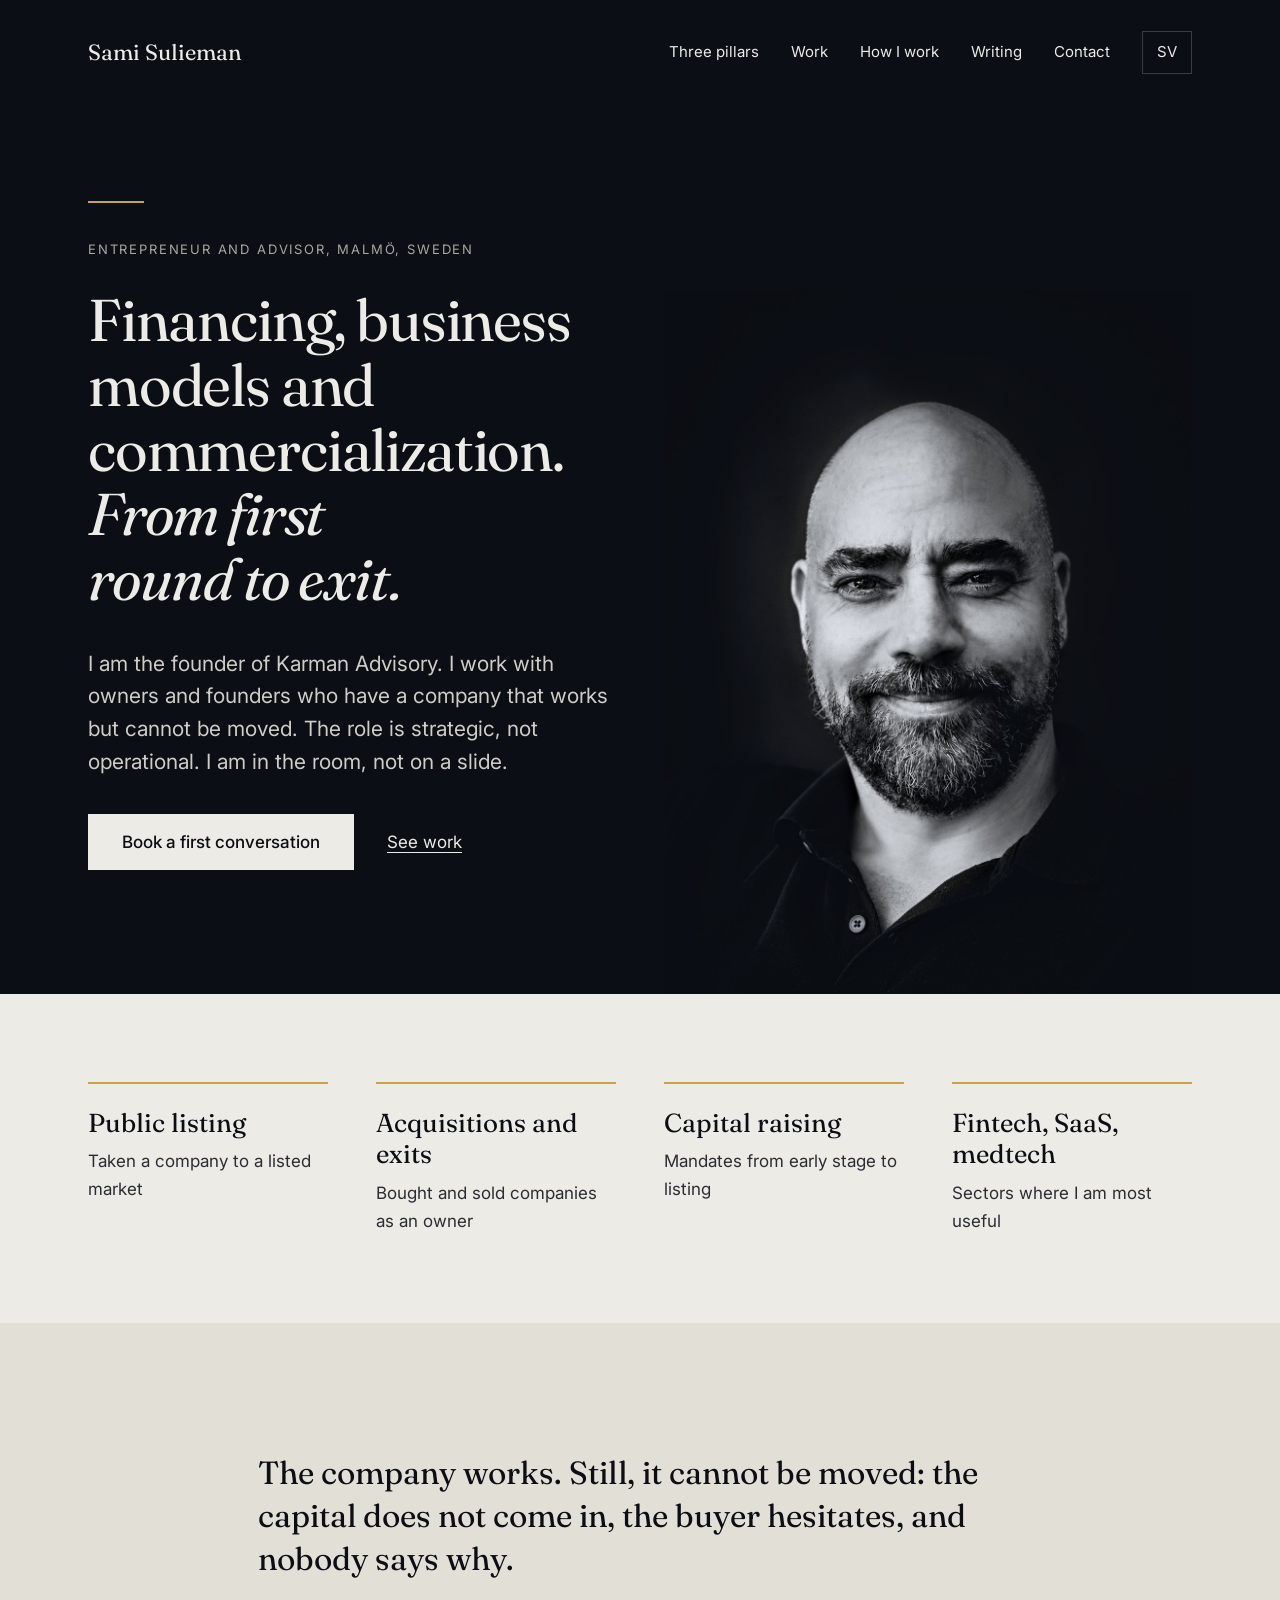
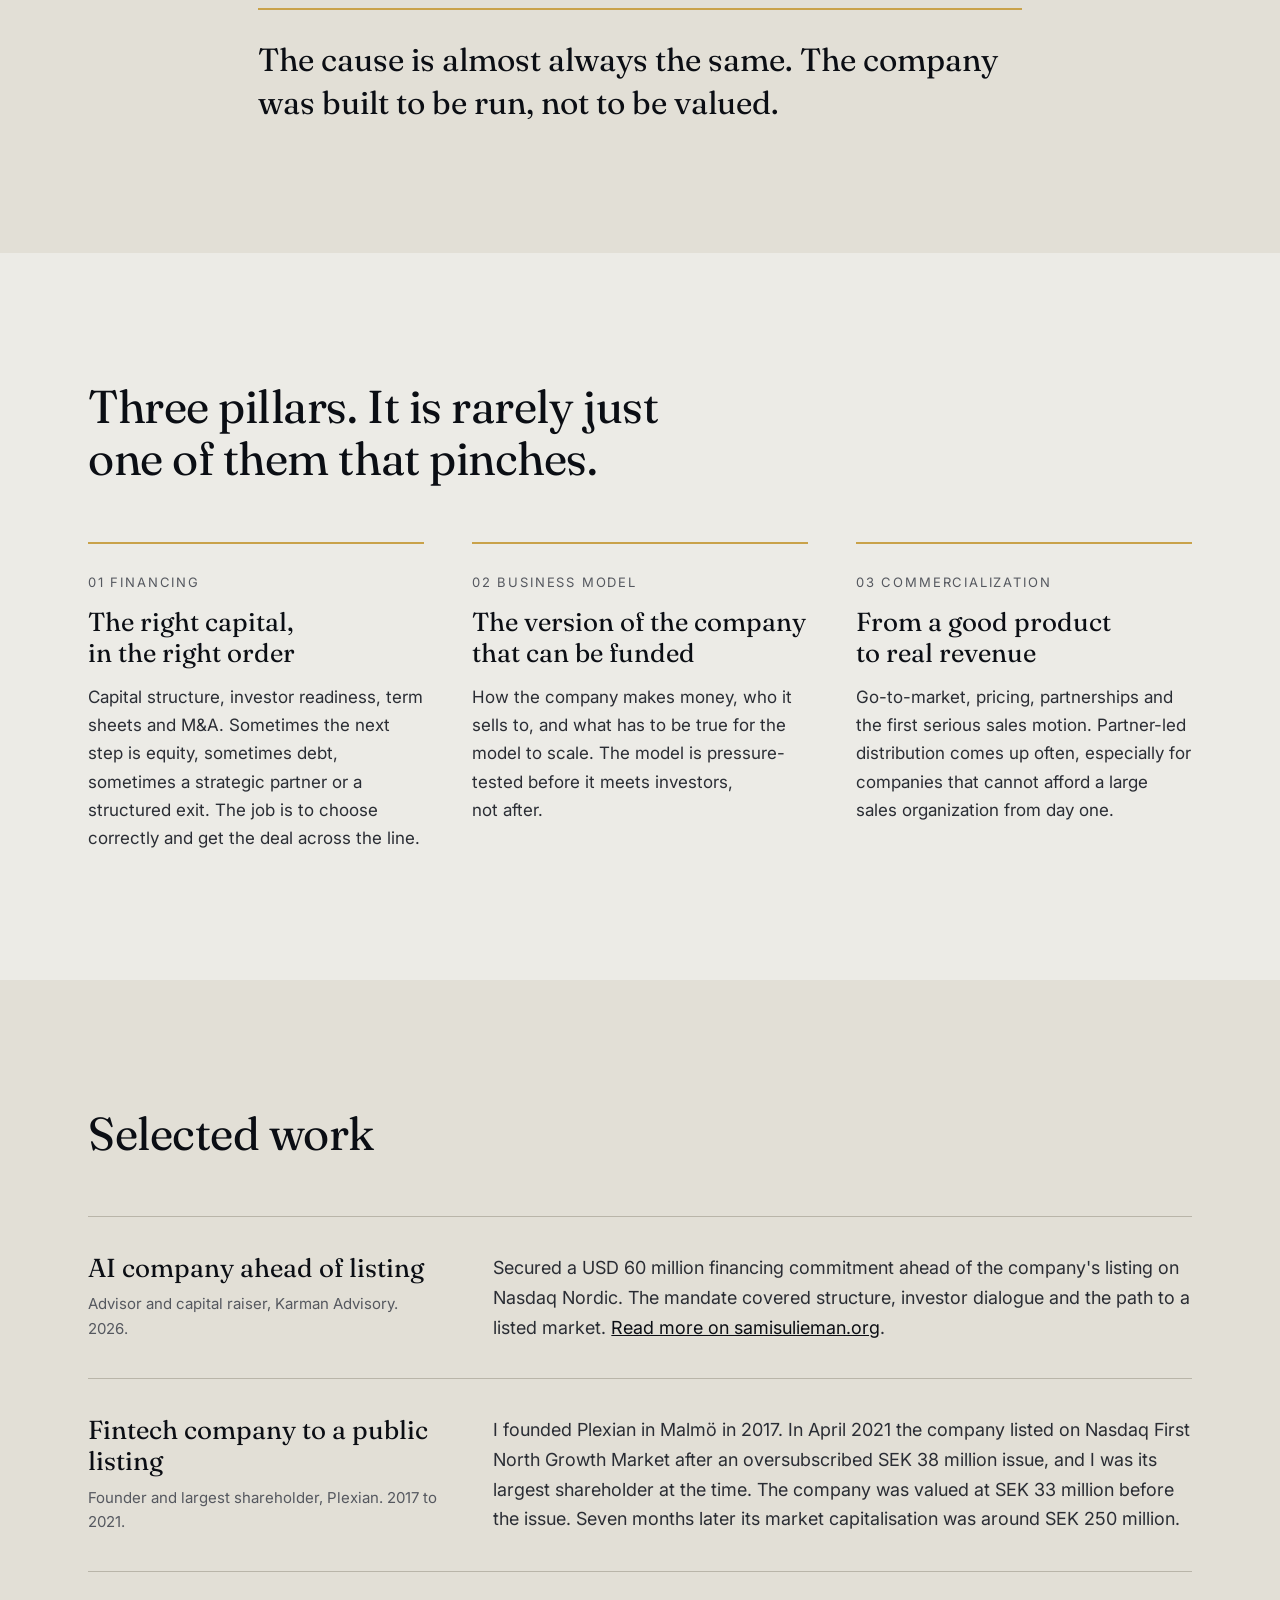
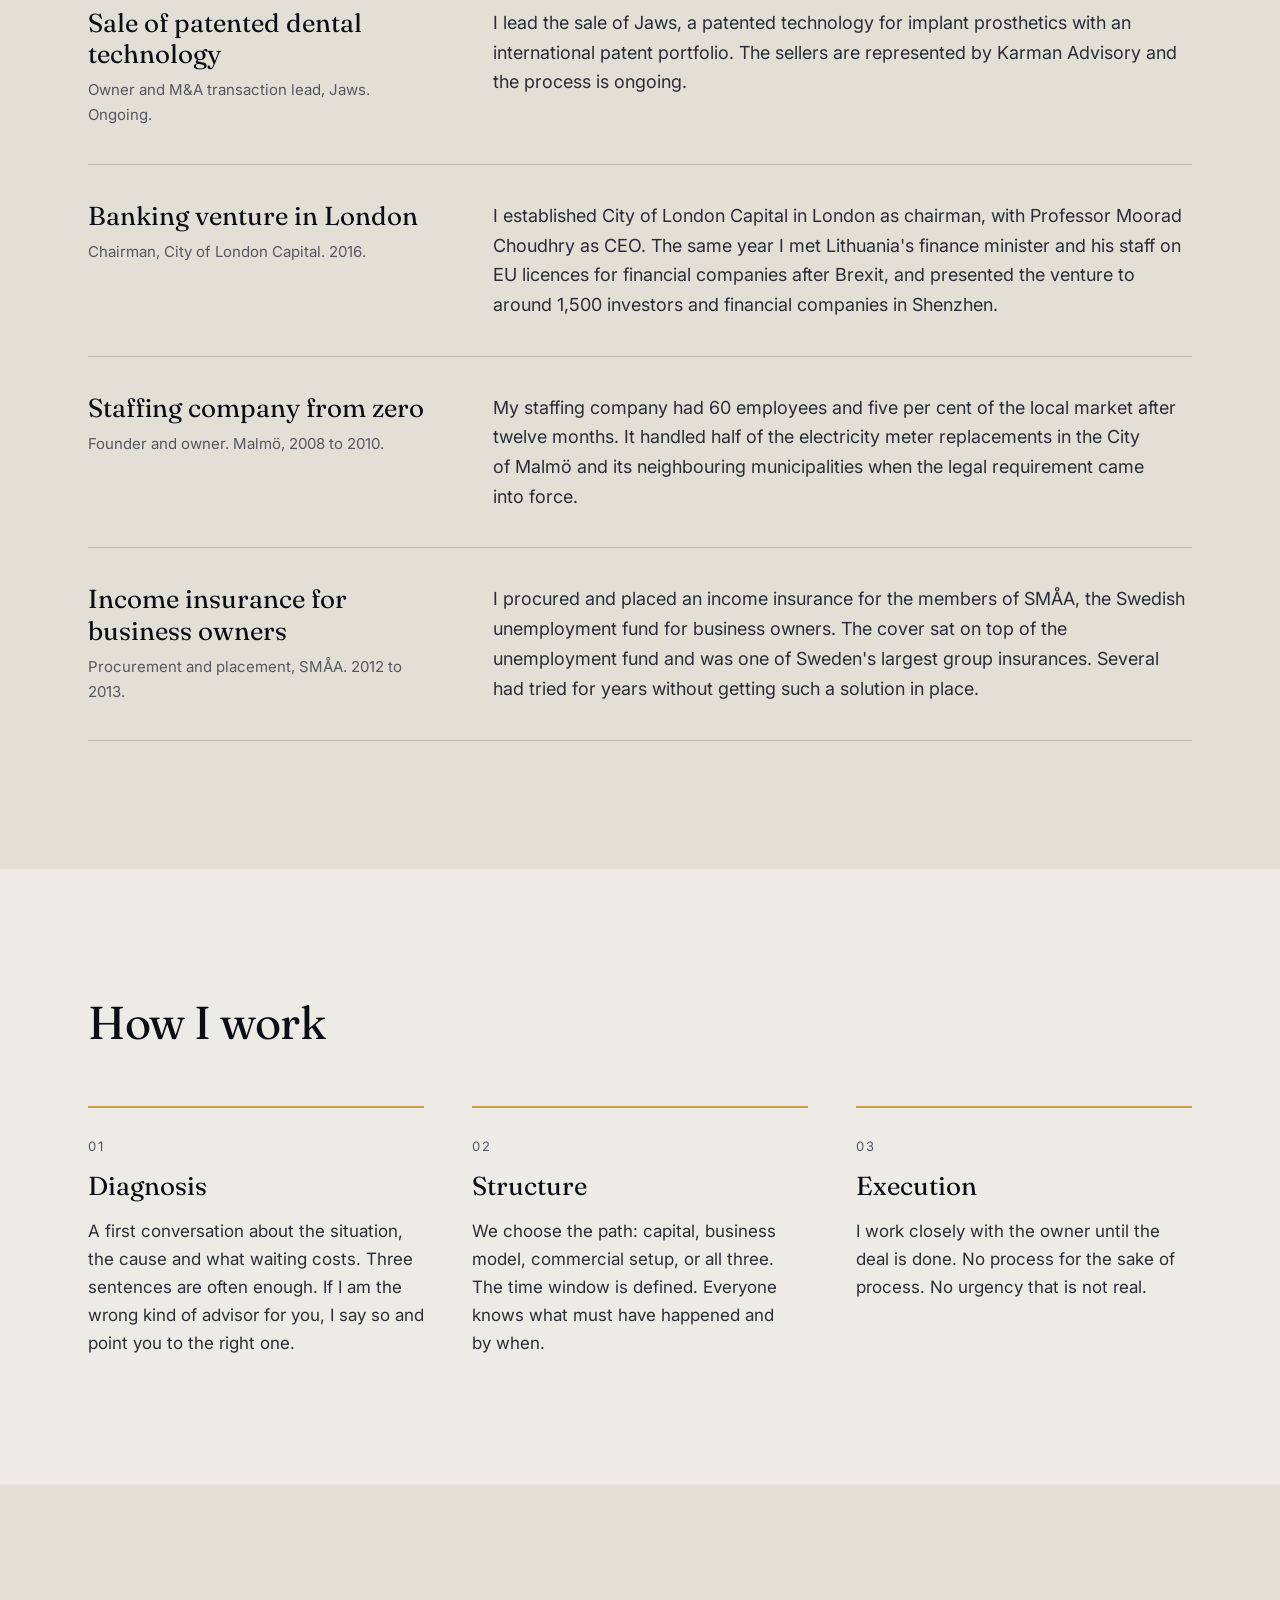
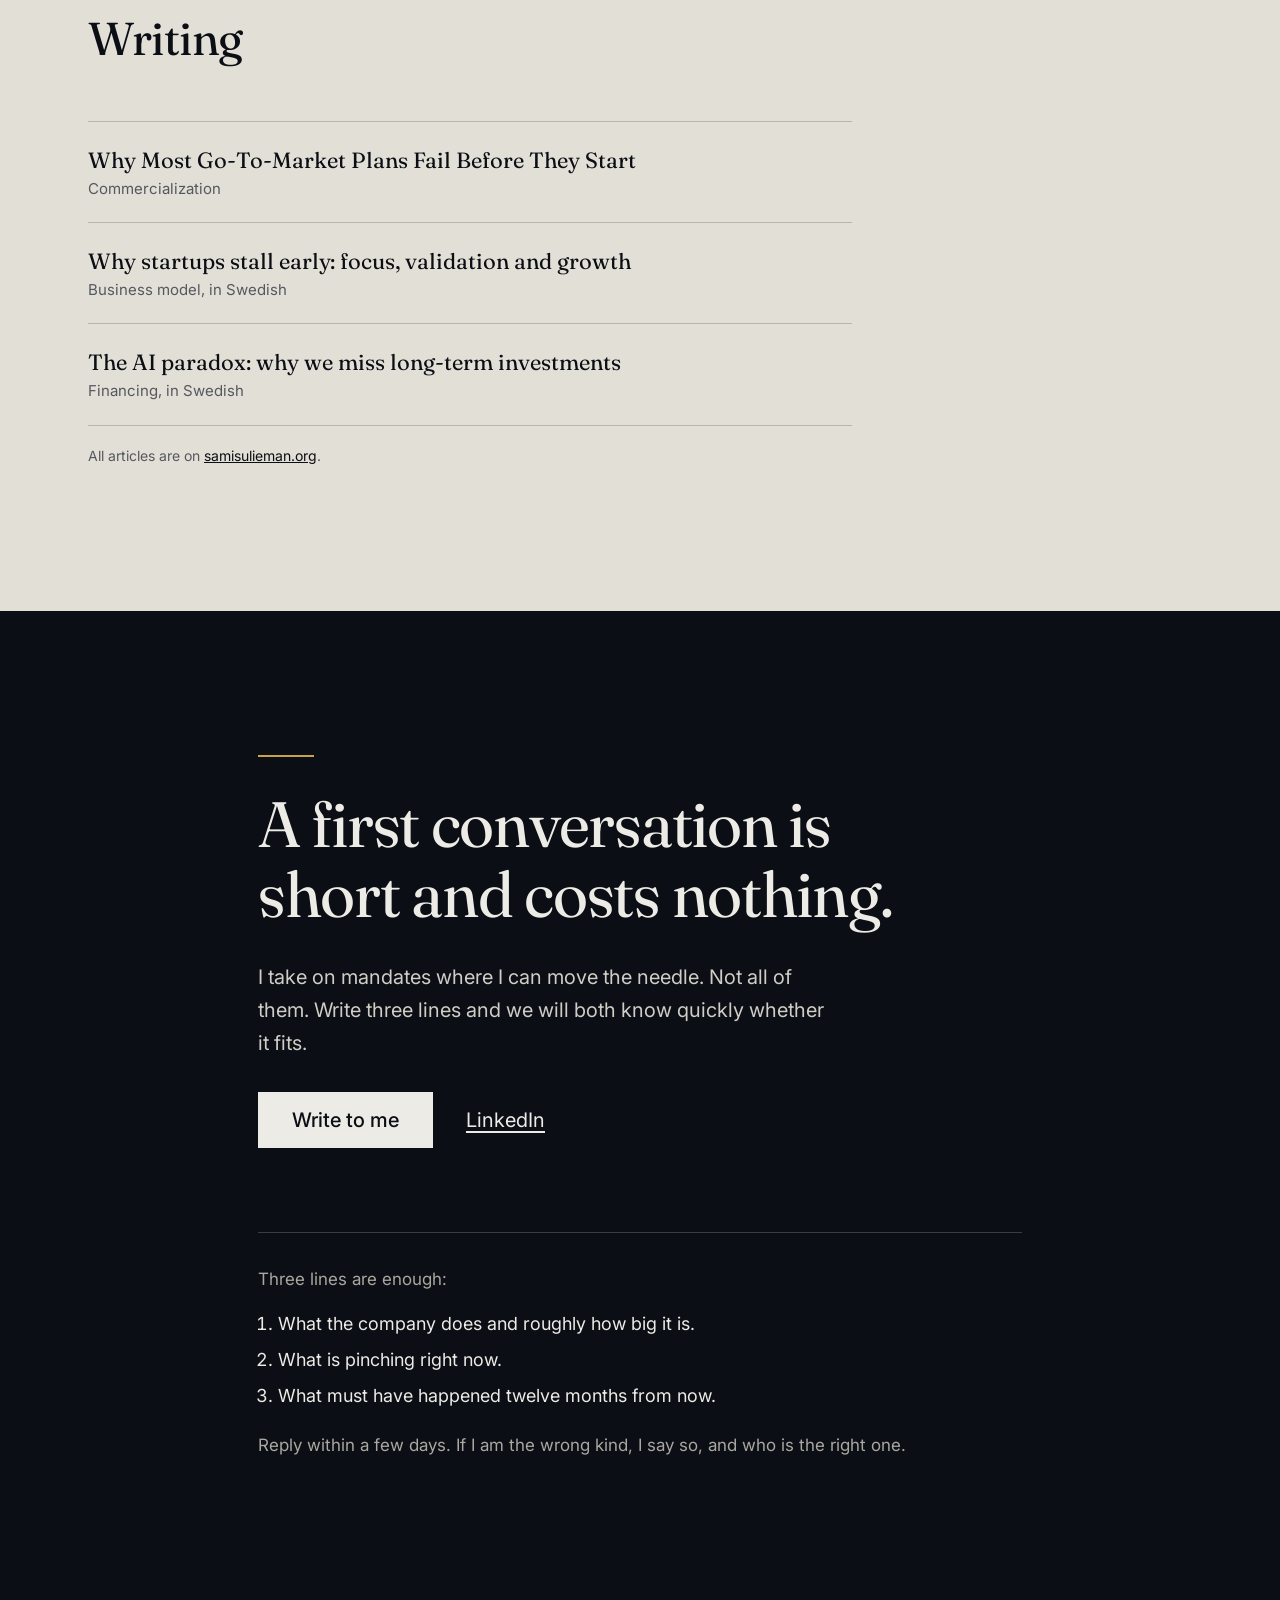
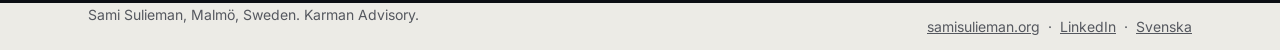
==== en/index.html @ acb274d5 "Publish samisulieman.se v2: light design, six engagements, SEO head, sitemap Swedish and English pag" ====
<!DOCTYPE html>
<html lang="en">
<head>
<meta charset="utf-8">
<meta name="viewport" content="width=device-width, initial-scale=1">
<title>Sami Sulieman | Entrepreneur and advisor in Malmö, Sweden</title>
<meta name="description" content="Sami Sulieman is an entrepreneur and advisor in Malmö, Sweden, and the founder of Karman Advisory. Financing, business models and commercialization.">
<meta name="author" content="Sami Sulieman">
<meta name="robots" content="index, follow, max-image-preview:large">
<meta name="theme-color" content="#0b0e14">
<link rel="canonical" href="https://samisulieman.se/en/">
<link rel="alternate" hreflang="sv" href="https://samisulieman.se/">
<link rel="alternate" hreflang="en" href="https://samisulieman.se/en/">
<link rel="alternate" hreflang="x-default" href="https://samisulieman.se/">
<link rel="icon" href="/favicon.svg" type="image/svg+xml">
<meta property="og:site_name" content="Sami Sulieman">
<meta property="og:title" content="Sami Sulieman | Entrepreneur and advisor in Malmö, Sweden">
<meta property="og:description" content="Financing, business models and commercialization. From first round to exit.">
<meta property="og:type" content="profile">
<meta property="profile:first_name" content="Sami">
<meta property="profile:last_name" content="Sulieman">
<meta property="og:url" content="https://samisulieman.se/en/">
<meta property="og:locale" content="en_GB">
<meta property="og:locale:alternate" content="sv_SE">
<meta property="og:image" content="https://samisulieman.se/sami-sulieman.jpg">
<meta property="og:image:width" content="1086">
<meta property="og:image:height" content="1448">
<meta property="og:image:alt" content="Sami Sulieman, entrepreneur and advisor in Malmö, Sweden">
<meta name="twitter:card" content="summary_large_image">
<meta name="twitter:site" content="@SamiSulieman">
<meta name="twitter:title" content="Sami Sulieman | Entrepreneur and advisor in Malmö, Sweden">
<meta name="twitter:description" content="Financing, business models and commercialization. From first round to exit.">
<meta name="twitter:image" content="https://samisulieman.se/sami-sulieman.jpg">
<link rel="preconnect" href="https://fonts.googleapis.com">
<link rel="preconnect" href="https://fonts.gstatic.com" crossorigin>
<link rel="stylesheet" href="https://fonts.googleapis.com/css2?family=Fraunces:ital,opsz,wght@0,9..144,400;1,9..144,400&family=Inter:wght@400;500;600&display=swap">
<link rel="stylesheet" href="../style.css">
<script type="application/ld+json">
{
  "@context": "https://schema.org",
  "@type": "ProfilePage",
  "@id": "https://samisulieman.se/en/#page",
  "url": "https://samisulieman.se/en/",
  "name": "Sami Sulieman | Entrepreneur and advisor in Malmö, Sweden",
  "inLanguage": "en",
  "dateModified": "2026-11-25",
  "isPartOf": {
    "@type": "WebSite",
    "@id": "https://samisulieman.se/#website",
    "url": "https://samisulieman.se/",
    "name": "Sami Sulieman"
  },
  "mainEntity": {
    "@type": "Person",
    "@id": "https://samisulieman.se/#sami",
    "name": "Sami Sulieman",
    "givenName": "Sami",
    "familyName": "Sulieman",
    "url": "https://samisulieman.se/",
    "image": "https://samisulieman.se/sami-sulieman.jpg",
    "jobTitle": "Founder, Karman Advisory",
    "description": "Entrepreneur and advisor in Malmö, Sweden. Financing, business models and commercialization, from first round to exit.",
    "address": {
      "@type": "PostalAddress",
      "addressLocality": "Malmö",
      "addressCountry": "SE"
    },
    "worksFor": {
      "@type": "Organization",
      "name": "Karman Advisory",
      "url": "https://www.samisulieman.org/#karman-advisory"
    },
    "knowsAbout": [
      "Financing",
      "Capital raising",
      "Business models",
      "Commercialization",
      "Go-to-market",
      "M&A",
      "Fintech",
      "SaaS",
      "Medtech"
    ],
    "sameAs": [
      "https://www.samisulieman.org/",
      "https://www.linkedin.com/in/samisulieman/",
      "https://x.com/SamiSulieman",
      "https://www.facebook.com/SamiSul",
      "https://www.youtube.com/@SamiSulieman",
      "https://vimeo.com/samisulieman",
      "https://www.crunchbase.com/person/sami-sulieman",
      "https://medium.com/@samisulieman",
      "https://samisulieman.substack.com",
      "https://www.instagram.com/samisulieman/"
    ]
  }
}
</script>
</head>
<body>

<header>
  <div class="wrap nav">
    <a class="brand" href="#top">Sami Sulieman</a>
    <ul>
      <li><a href="#pillars">Three pillars</a></li>
      <li><a href="#work">Work</a></li>
      <li><a href="#how">How I work</a></li>
      <li><a href="#writing">Writing</a></li>
      <li><a href="#contact">Contact</a></li>
      <li><a class="lang" href="../" hreflang="sv">SV</a></li>
    </ul>
  </div>
</header>

<main id="top">

<section class="hero">
  <div class="wrap">
    <div class="hero-text">
    <p class="kicker">Entrepreneur and advisor, Malmö, Sweden</p>
    <h1>Financing, business models and commercialization. <em>From first round to exit.</em></h1>
    <p class="lede">I am the founder of Karman Advisory. I work with owners and founders who have a company that works but cannot be moved. The role is strategic, not operational. I am in the room, not on a slide.</p>
    <a class="btn" href="#contact">Book a first conversation</a>
    <a class="btn ghost" href="#work">See work</a>
  </div>
    <img src="../sami-sulieman.jpg" alt="Sami Sulieman, entrepreneur and advisor in Malmö, Sweden" width="1086" height="1448" fetchpriority="high" decoding="async">
  </div>
</section>

<section class="tight">
  <div class="wrap">
    <div class="proof">
      <div><strong>Public listing</strong><span>Taken a company to a listed market</span></div>
      <div><strong>Acquisitions and exits</strong><span>Bought and sold companies as an owner</span></div>
      <div><strong>Capital raising</strong><span>Mandates from early stage to listing</span></div>
      <div><strong>Fintech, SaaS, medtech</strong><span>Sectors where I am most useful</span></div>
    </div>
  </div>
</section>

<section class="band">
  <div class="wrap">
    <p class="diag">The company works. Still, it cannot be moved: the capital does not come in, the buyer hesitates, and nobody says why. <strong>The cause is almost always the same. The company was built to be run, not to be valued.</strong></p>
  </div>
</section>

<section id="pillars">
  <div class="wrap">
    <h2>Three pillars. It is rarely just one of them that pinches.</h2>
    <div class="grid3">
      <div class="card">
        <div class="n">01 FINANCING</div>
        <h3>The right capital, in the right order</h3>
        <p>Capital structure, investor readiness, term sheets and M&amp;A. Sometimes the next step is equity, sometimes debt, sometimes a strategic partner or a structured exit. The job is to choose correctly and get the deal across the line.</p>
      </div>
      <div class="card">
        <div class="n">02 BUSINESS MODEL</div>
        <h3>The version of the company that can be funded</h3>
        <p>How the company makes money, who it sells to, and what has to be true for the model to scale. The model is pressure-tested before it meets investors, not after.</p>
      </div>
      <div class="card">
        <div class="n">03 COMMERCIALIZATION</div>
        <h3>From a good product to real revenue</h3>
        <p>Go-to-market, pricing, partnerships and the first serious sales motion. Partner-led distribution comes up often, especially for companies that cannot afford a large sales organization from day one.</p>
      </div>
    </div>
  </div>
</section>

<section id="work" class="band">
  <div class="wrap">
    <h2>Selected work</h2>
    <div class="case">
      <div class="meta"><b>AI company ahead of listing</b>Advisor and capital raiser, Karman Advisory. 2026.</div>
      <p>Secured a USD 60 million financing commitment ahead of the company's listing on Nasdaq Nordic. The mandate covered structure, investor dialogue and the path to a listed market. <a href="https://www.samisulieman.org/sami-sulieman-60-miljoner-usd-ai-bolagsnotering-nasdaq-nordic/" rel="noopener">Read more on samisulieman.org</a>.</p>
    </div>
    <div class="case">
      <div class="meta"><b>Fintech company to a public listing</b>Founder and largest shareholder, Plexian. 2017 to 2021.</div>
      <p>I founded Plexian in Malmö in 2017. In April 2021 the company listed on Nasdaq First North Growth Market after an oversubscribed SEK 38 million issue, and I was its largest shareholder at the time. The company was valued at SEK 33 million before the issue. Seven months later its market capitalisation was around SEK 250 million.</p>
    </div>
    <div class="case">
      <div class="meta"><b>Sale of patented dental technology</b>Owner and M&amp;A transaction lead, Jaws. Ongoing.</div>
      <p>I lead the sale of Jaws, a patented technology for implant prosthetics with an international patent portfolio. The sellers are represented by Karman Advisory and the process is ongoing.</p>
    </div>
    <div class="case">
      <div class="meta"><b>Banking venture in London</b>Chairman, City of London Capital. 2016.</div>
      <p>I established City of London Capital in London as chairman, with Professor Moorad Choudhry as CEO. The same year I met Lithuania's finance minister and his staff on EU licences for financial companies after Brexit, and presented the venture to around 1,500 investors and financial companies in Shenzhen.</p>
    </div>
    <div class="case">
      <div class="meta"><b>Staffing company from zero</b>Founder and owner. Malmö, 2008 to 2010.</div>
      <p>My staffing company had 60 employees and five per cent of the local market after twelve months. It handled half of the electricity meter replacements in the City of Malmö and its neighbouring municipalities when the legal requirement came into force.</p>
    </div>
    <div class="case">
      <div class="meta"><b>Income insurance for business owners</b>Procurement and placement, SMÅA. 2012 to 2013.</div>
      <p>I procured and placed an income insurance for the members of SMÅA, the Swedish unemployment fund for business owners. The cover sat on top of the unemployment fund and was one of Sweden's largest group insurances. Several had tried for years without getting such a solution in place.</p>
    </div>
  </div>
</section>

<section id="how">
  <div class="wrap">
    <h2>How I work</h2>
    <div class="steps">
      <div><h3>Diagnosis</h3><p>A first conversation about the situation, the cause and what waiting costs. Three sentences are often enough. If I am the wrong kind of advisor for you, I say so and point you to the right one.</p></div>
      <div><h3>Structure</h3><p>We choose the path: capital, business model, commercial setup, or all three. The time window is defined. Everyone knows what must have happened and by when.</p></div>
      <div><h3>Execution</h3><p>I work closely with the owner until the deal is done. No process for the sake of process. No urgency that is not real.</p></div>
    </div>
  </div>
</section>

<section id="writing" class="band">
  <div class="wrap">
    <h2>Writing</h2>
    <div class="reads">
      <a href="https://www.samisulieman.org/why-most-gtm-plans-fail/" rel="noopener">Why Most Go-To-Market Plans Fail Before They Start<span>Commercialization</span></a>
      <a href="https://www.samisulieman.org/varfor-startups-kor-fast-tidigt-sami-sulieman-om-fokus-validering-och-tillvaxt/" rel="noopener">Why startups stall early: focus, validation and growth<span>Business model, in Swedish</span></a>
      <a href="https://www.samisulieman.org/sami-sulieman-om-ai-paradoxen-varfor-vi-missar-langsiktiga-investeringar/" rel="noopener">The AI paradox: why we miss long-term investments<span>Financing, in Swedish</span></a>
    </div>
    <p style="margin-top:18px;color:var(--ink-3);font-size:14px">All articles are on <a href="https://www.samisulieman.org/">samisulieman.org</a>.</p>
  </div>
</section>

<section id="contact" class="dark">
  <div class="wrap contact">
    <div>
      <h2>A first conversation is short and costs nothing.</h2>
      <p style="color:var(--ink-2)">I take on mandates where I can move the needle. Not all of them. Write three lines and we will both know quickly whether it fits.</p>
      <p><a class="btn" href="mailto:sami@karmaninvest.se?subject=First%20conversation">Write to me</a> <a class="btn ghost" href="https://www.linkedin.com/in/samisulieman/" rel="me noopener">LinkedIn</a></p>
    </div>
    <div class="box">
      <p>Three lines are enough:</p>
      <ol>
        <li>What the company does and roughly how big it is.</li>
        <li>What is pinching right now.</li>
        <li>What must have happened twelve months from now.</li>
      </ol>
      <p>Reply within a few days. If I am the wrong kind, I say so, and who is the right one.</p>
    </div>
  </div>
</section>

</main>

<footer class="wrap">
  <div>Sami Sulieman, Malmö, Sweden. Karman Advisory.</div>
  <div><a href="https://www.samisulieman.org/">samisulieman.org</a> &nbsp;·&nbsp; <a href="https://www.linkedin.com/in/samisulieman/" rel="me">LinkedIn</a> &nbsp;·&nbsp; <a href="../">Svenska</a></div>
</footer>

</body>
</html>
---- style.css ----
:root{
  --ground:#ecebe6;--band:#e2dfd6;--ink:#0b0e14;--text:#2a2d34;--muted:#55585f;
  --line:#b9b5a9;--gold:#c9a24a;--on-dark:#ecebe6;--on-dark-2:#cfcdc6;--on-dark-3:#a9a7a0;--dark-line:#3a3d44;
  --ink-2:#2a2d34;--ink-3:#55585f;
  --serif:Fraunces,Georgia,"Times New Roman",serif;
  --sans:Inter,system-ui,-apple-system,"Segoe UI",Roboto,Helvetica,Arial,sans-serif;
  --max:1160px;
}
*{box-sizing:border-box}
html{scroll-behavior:smooth}
@media (prefers-reduced-motion:reduce){html{scroll-behavior:auto}}
body{margin:0;background:var(--ground);color:var(--ink);font-family:var(--sans);font-size:1.0625rem;line-height:1.65;-webkit-font-smoothing:antialiased}
h1,h2,h3{font-family:var(--serif);font-weight:400;margin:0;text-wrap:balance}
p{margin:0 0 16px;text-wrap:pretty}
a{color:var(--ink)}
a:hover{color:#6b5417}
a:focus-visible{outline:2px solid currentColor;outline-offset:3px;border-radius:2px}
.wrap{max-width:var(--max);margin:0 auto;padding:0 28px}

header{background:var(--ink);color:var(--on-dark)}
.nav{display:flex;flex-wrap:wrap;align-items:center;justify-content:space-between;gap:16px;padding-top:28px;padding-bottom:28px}
.brand{display:inline-flex;align-items:center;min-height:48px;text-decoration:none;font-family:var(--serif);font-size:1.375rem;line-height:1.2;color:var(--on-dark)}
.nav ul{display:flex;flex-wrap:wrap;align-items:center;gap:32px;list-style:none;margin:0;padding:0}
.nav ul a{display:inline-block;text-decoration:none;font-size:.9375rem;padding:12px 0;color:var(--on-dark)}
.nav ul a:hover,.brand:hover{color:#fff}
.nav .lang{border:1px solid var(--dark-line);padding:8px 14px}

.hero{background:var(--ink);color:var(--on-dark)}
.hero .wrap{display:grid;grid-template-columns:repeat(auto-fit,minmax(300px,1fr));gap:24px 48px;align-items:end;padding-top:40px}
.hero-text{align-self:center;padding:56px 0 112px}
.hero-text::before{content:"";display:block;width:56px;height:2px;background:var(--gold);margin-bottom:36px}
.kicker{font-size:.8125rem;letter-spacing:.14em;text-transform:uppercase;color:var(--on-dark-3);margin:0 0 28px}
h1{font-size:clamp(2.5rem,4.6vw,4rem);line-height:1.1;letter-spacing:-.02em;margin:0 0 36px}
h1 em{font-style:italic}
.lede{font-size:1.3125rem;line-height:1.55;max-width:34rem;color:var(--on-dark-2);margin:0 0 36px}
.hero img{display:block;width:100%;max-width:620px;height:auto;justify-self:end;align-self:end}

.btn{display:inline-flex;align-items:center;min-height:56px;padding:0 34px;font-weight:500;text-decoration:none;background:var(--ink);color:var(--on-dark);margin:0 28px 12px 0}
.btn:hover{color:#fff}
.btn.ghost{background:transparent;color:var(--ink);padding:0;min-height:48px;text-decoration:underline;text-underline-offset:4px;font-weight:400}
.hero .btn,.dark .btn{background:var(--on-dark);color:var(--ink)}
.hero .btn:hover,.dark .btn:hover{background:#fff;color:var(--ink)}
.hero .btn.ghost,.dark .btn.ghost{background:transparent;color:var(--on-dark)}
.hero .btn.ghost:hover,.dark .btn.ghost:hover{background:transparent;color:#fff}

section{padding:128px 0}
section.hero{padding:0}
section.tight{padding:88px 0}
section.band{background:var(--band)}
section.dark{background:var(--ink);color:var(--on-dark);--ink-2:#cfcdc6;--ink-3:#a9a7a0;padding:144px 0}
h2{font-size:clamp(2rem,3.6vw,3rem);line-height:1.14;letter-spacing:-.01em;margin:0 0 56px;max-width:44rem}
h3{font-size:1.625rem;line-height:1.2;margin:0 0 14px}

.proof{display:grid;grid-template-columns:repeat(auto-fit,minmax(220px,1fr));gap:40px 48px}
.proof div{border-top:2px solid var(--gold);padding-top:24px}
.proof strong{display:block;font-family:var(--serif);font-weight:400;font-size:1.625rem;line-height:1.2;margin-bottom:8px}
.proof span{color:var(--text)}

.diag{font-family:var(--serif);font-size:clamp(1.5rem,2.6vw,2rem);line-height:1.35;max-width:764px;margin:0 auto}
.diag strong{display:block;font-weight:400;margin-top:28px;padding-top:28px;border-top:2px solid var(--gold)}

.grid3,.steps{display:grid;grid-template-columns:repeat(auto-fit,minmax(260px,1fr));gap:48px}
.card,.steps > div{border-top:2px solid var(--gold);padding-top:28px}
.card .n,.steps > div::before{display:block;font-size:.8125rem;letter-spacing:.14em;color:var(--muted);margin-bottom:14px}
.card p,.steps p{color:var(--text);margin:0}
.steps{counter-reset:s}
.steps > div{counter-increment:s}
.steps > div::before{content:"0" counter(s)}

.case{display:grid;grid-template-columns:minmax(0,1fr) minmax(0,2fr);gap:20px 56px;padding:36px 0;border-top:1px solid var(--line)}
.case:last-child{border-bottom:1px solid var(--line)}
.case .meta{font-size:.9375rem;color:var(--muted)}
.case .meta b{display:block;font-family:var(--serif);font-weight:400;font-size:1.625rem;line-height:1.2;color:var(--ink);margin-bottom:8px}
.case p{font-size:1.125rem;color:var(--text);margin:0}

.reads{max-width:764px}
.reads a{display:block;padding:24px 0;border-top:1px solid var(--line);text-decoration:none;font-family:var(--serif);font-size:1.375rem;line-height:1.3}
.reads a:last-child{border-bottom:1px solid var(--line)}
.reads a span{display:block;font-family:var(--sans);font-size:.9375rem;color:var(--muted);margin-top:4px}

.contact{display:grid;grid-template-columns:1fr;gap:40px;max-width:820px}
.contact h2{font-size:clamp(2.5rem,5vw,4rem);line-height:1.1;letter-spacing:-.02em;margin:0 0 32px}
.contact h2::before{content:"";display:block;width:56px;height:2px;background:var(--gold);margin-bottom:32px}
.contact > div:first-child > p{font-size:1.25rem;max-width:36rem;margin:0 0 32px}
.contact .box{border-top:1px solid var(--dark-line);padding-top:32px}
.contact .box p{font-size:1.0625rem;color:var(--on-dark-3)}
.contact .box ol{color:var(--on-dark);font-size:1.125rem;padding-left:1.25rem;margin:0 0 20px}
.contact .box li{margin-bottom:6px}
.contact .box p:last-child{margin:0}

footer{padding-top:44px;padding-bottom:64px;display:flex;flex-wrap:wrap;justify-content:space-between;gap:24px;font-size:.875rem;color:var(--muted)}
footer a{color:var(--muted);display:inline-block;padding:12px 0}

@media (max-width:760px){
  .nav ul{display:none}
  section{padding:80px 0}
  section.tight{padding:64px 0}
  section.dark{padding:96px 0}
  .hero-text{padding:32px 0 48px}
  h2{margin-bottom:40px}
  .case{grid-template-columns:1fr;padding:28px 0}
}
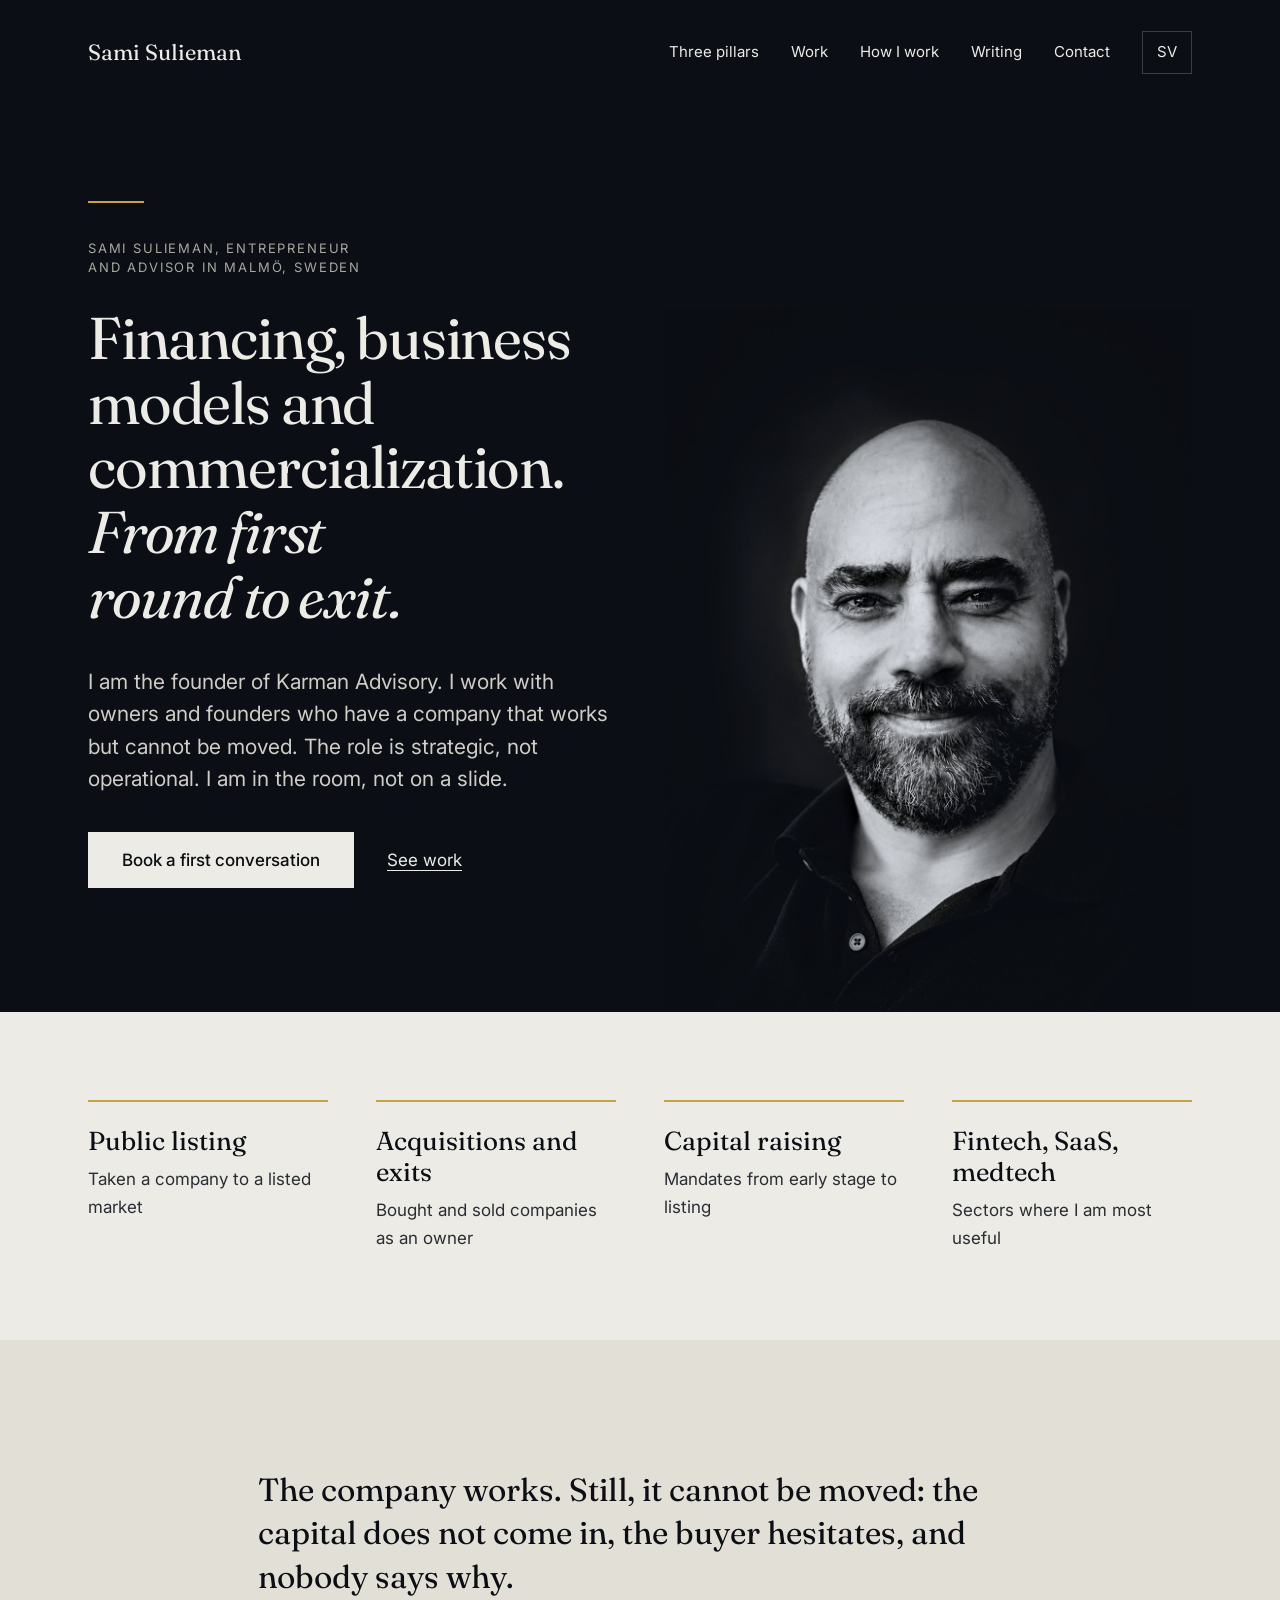
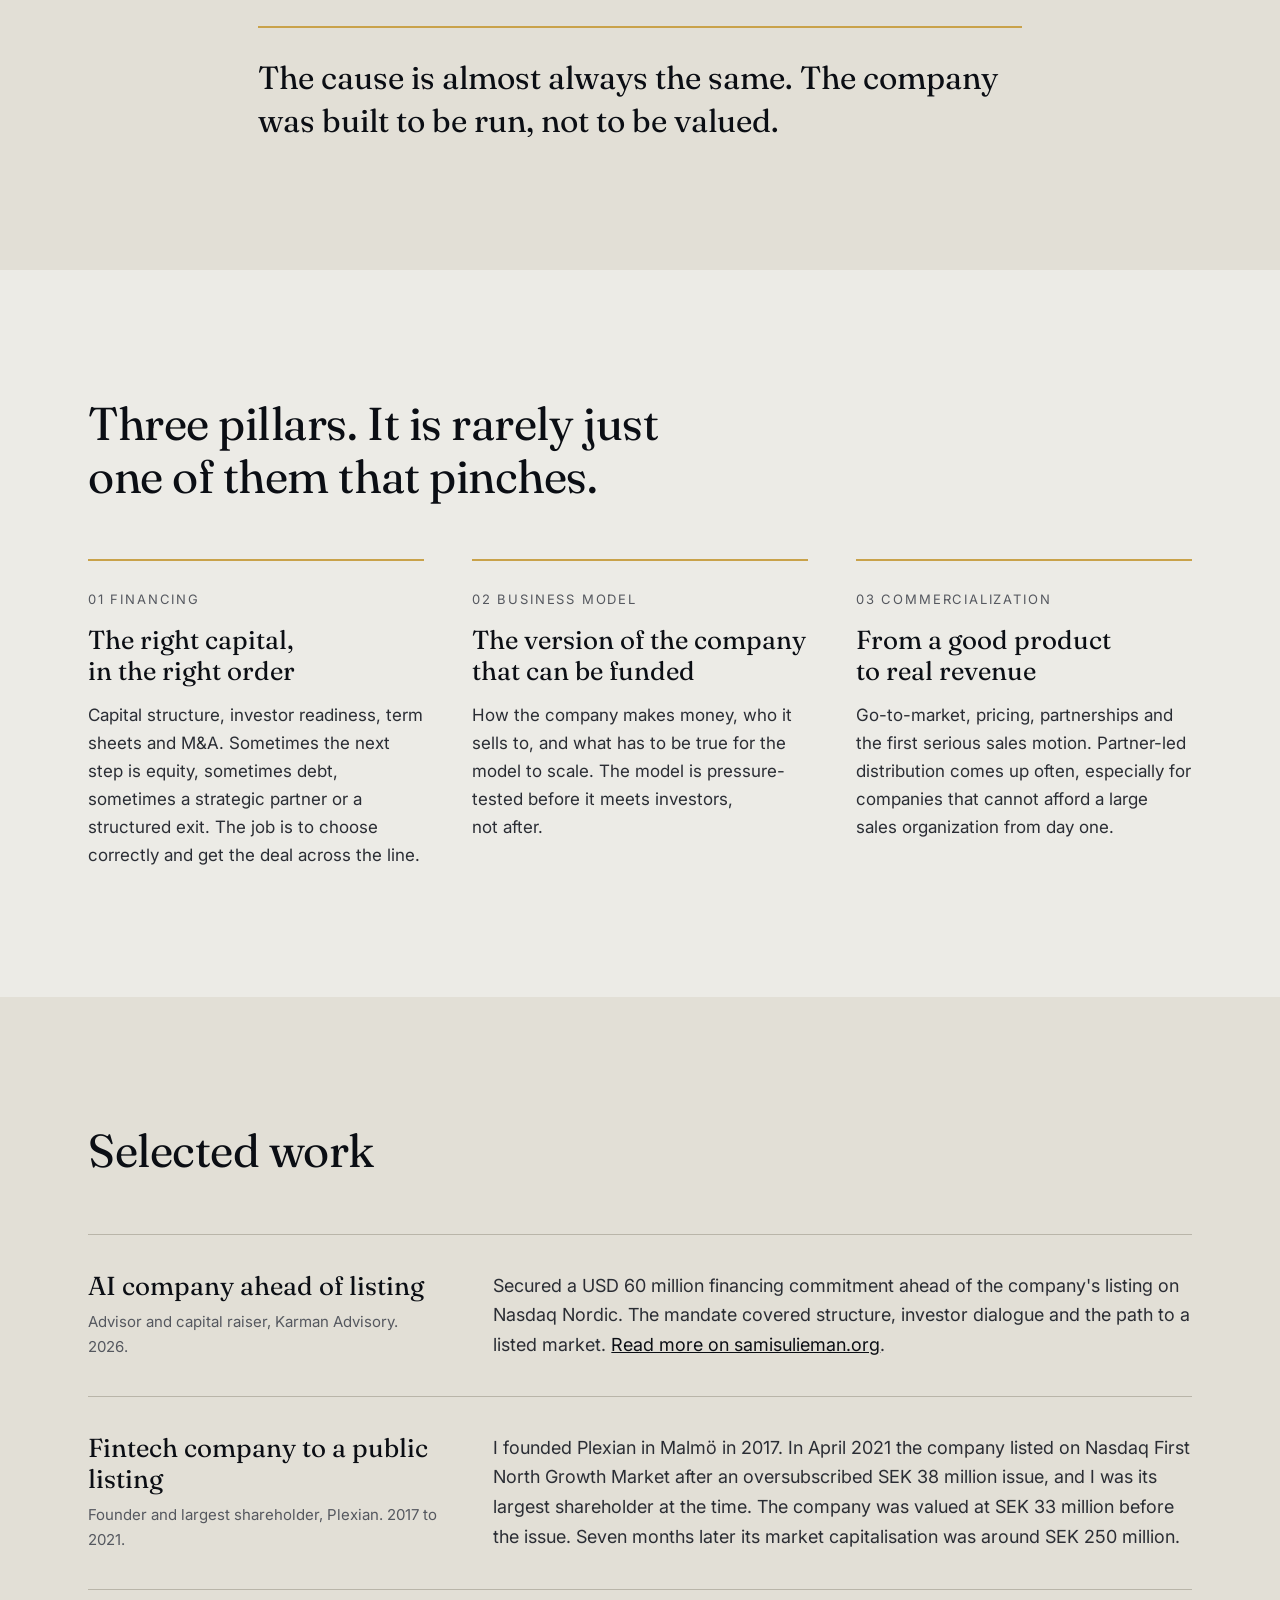
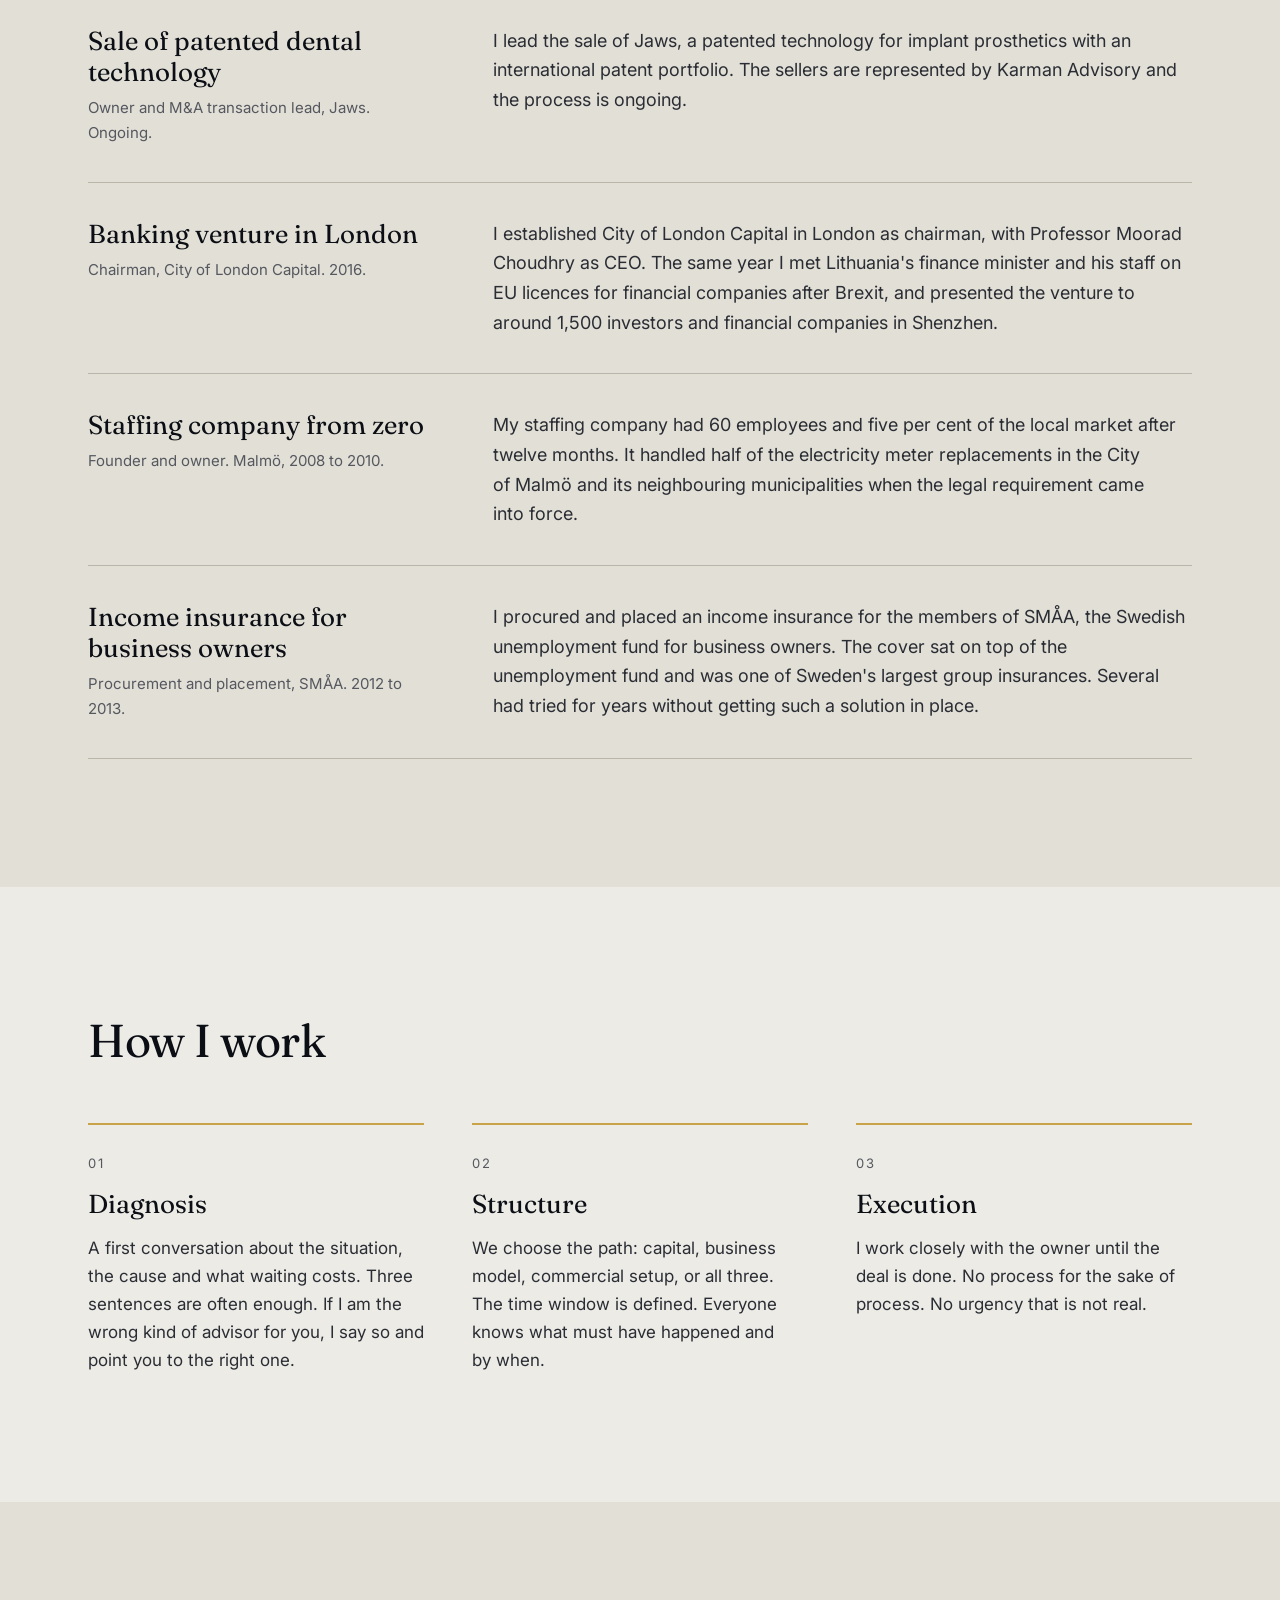
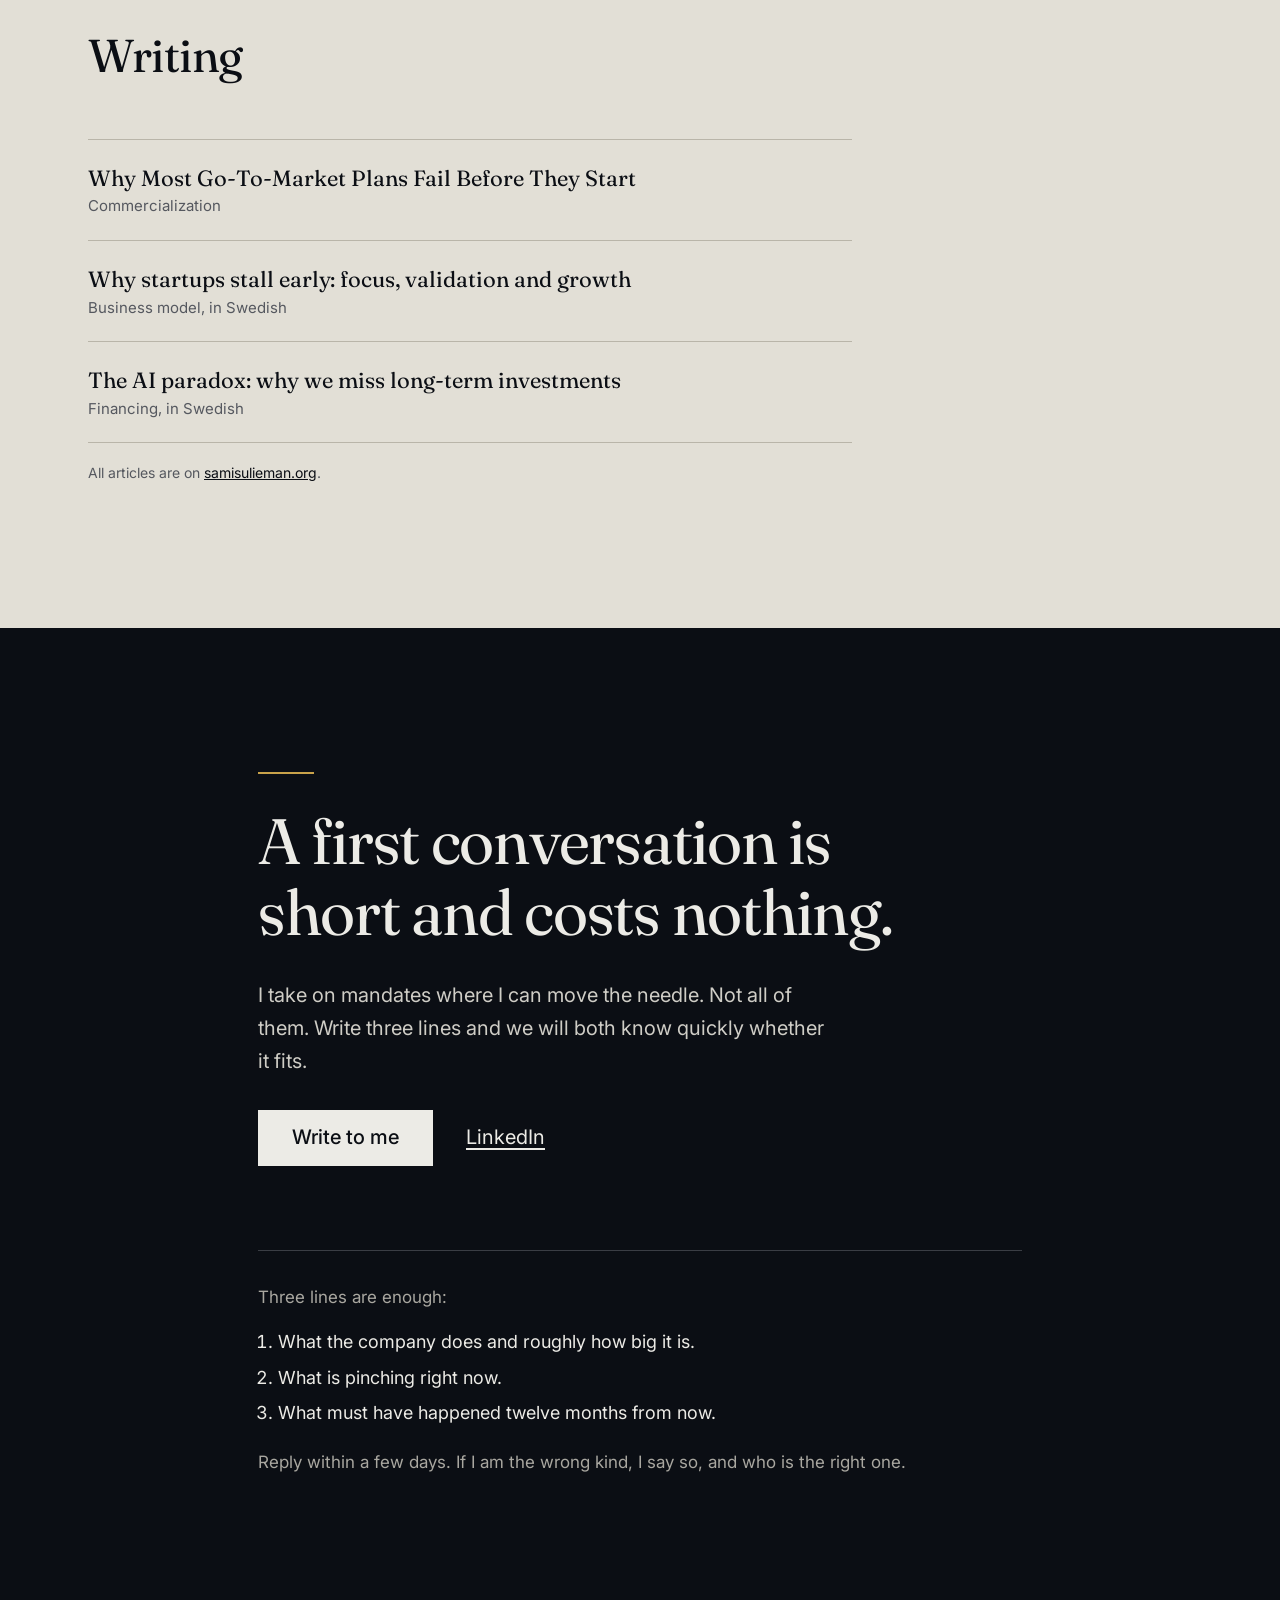
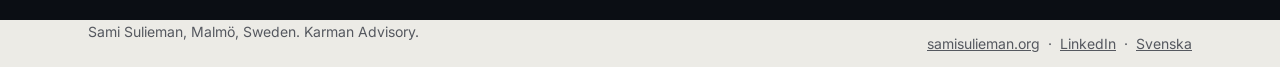
==== commit 3445c92b: "Put the name in the H1 as a kicker line on both language pages Co-Authored-By: Claude Fable 5.2 <nor" ====
--- a/en/index.html
+++ b/en/index.html
@@ -118,8 +118,7 @@
 <section class="hero">
   <div class="wrap">
     <div class="hero-text">
-    <p class="kicker">Entrepreneur and advisor, Malmö, Sweden</p>
-    <h1>Financing, business models and commercialization. <em>From first round to exit.</em></h1>
+    <h1><span class="kicker">Sami Sulieman, entrepreneur and advisor in Malmö, Sweden</span>Financing, business models and commercialization. <em>From first round to exit.</em></h1>
     <p class="lede">I am the founder of Karman Advisory. I work with owners and founders who have a company that works but cannot be moved. The role is strategic, not operational. I am in the room, not on a slide.</p>
     <a class="btn" href="#contact">Book a first conversation</a>
     <a class="btn ghost" href="#work">See work</a>
--- a/style.css
+++ b/style.css
@@ -32,6 +32,7 @@
 .kicker{font-size:.8125rem;letter-spacing:.14em;text-transform:uppercase;color:var(--on-dark-3);margin:0 0 28px}
 h1{font-size:clamp(2.5rem,4.6vw,4rem);line-height:1.1;letter-spacing:-.02em;margin:0 0 36px}
 h1 em{font-style:italic}
+h1 .kicker{display:block;font-family:var(--sans);font-weight:400;line-height:1.5}
 .lede{font-size:1.3125rem;line-height:1.55;max-width:34rem;color:var(--on-dark-2);margin:0 0 36px}
 .hero img{display:block;width:100%;max-width:620px;height:auto;justify-self:end;align-self:end}
 
